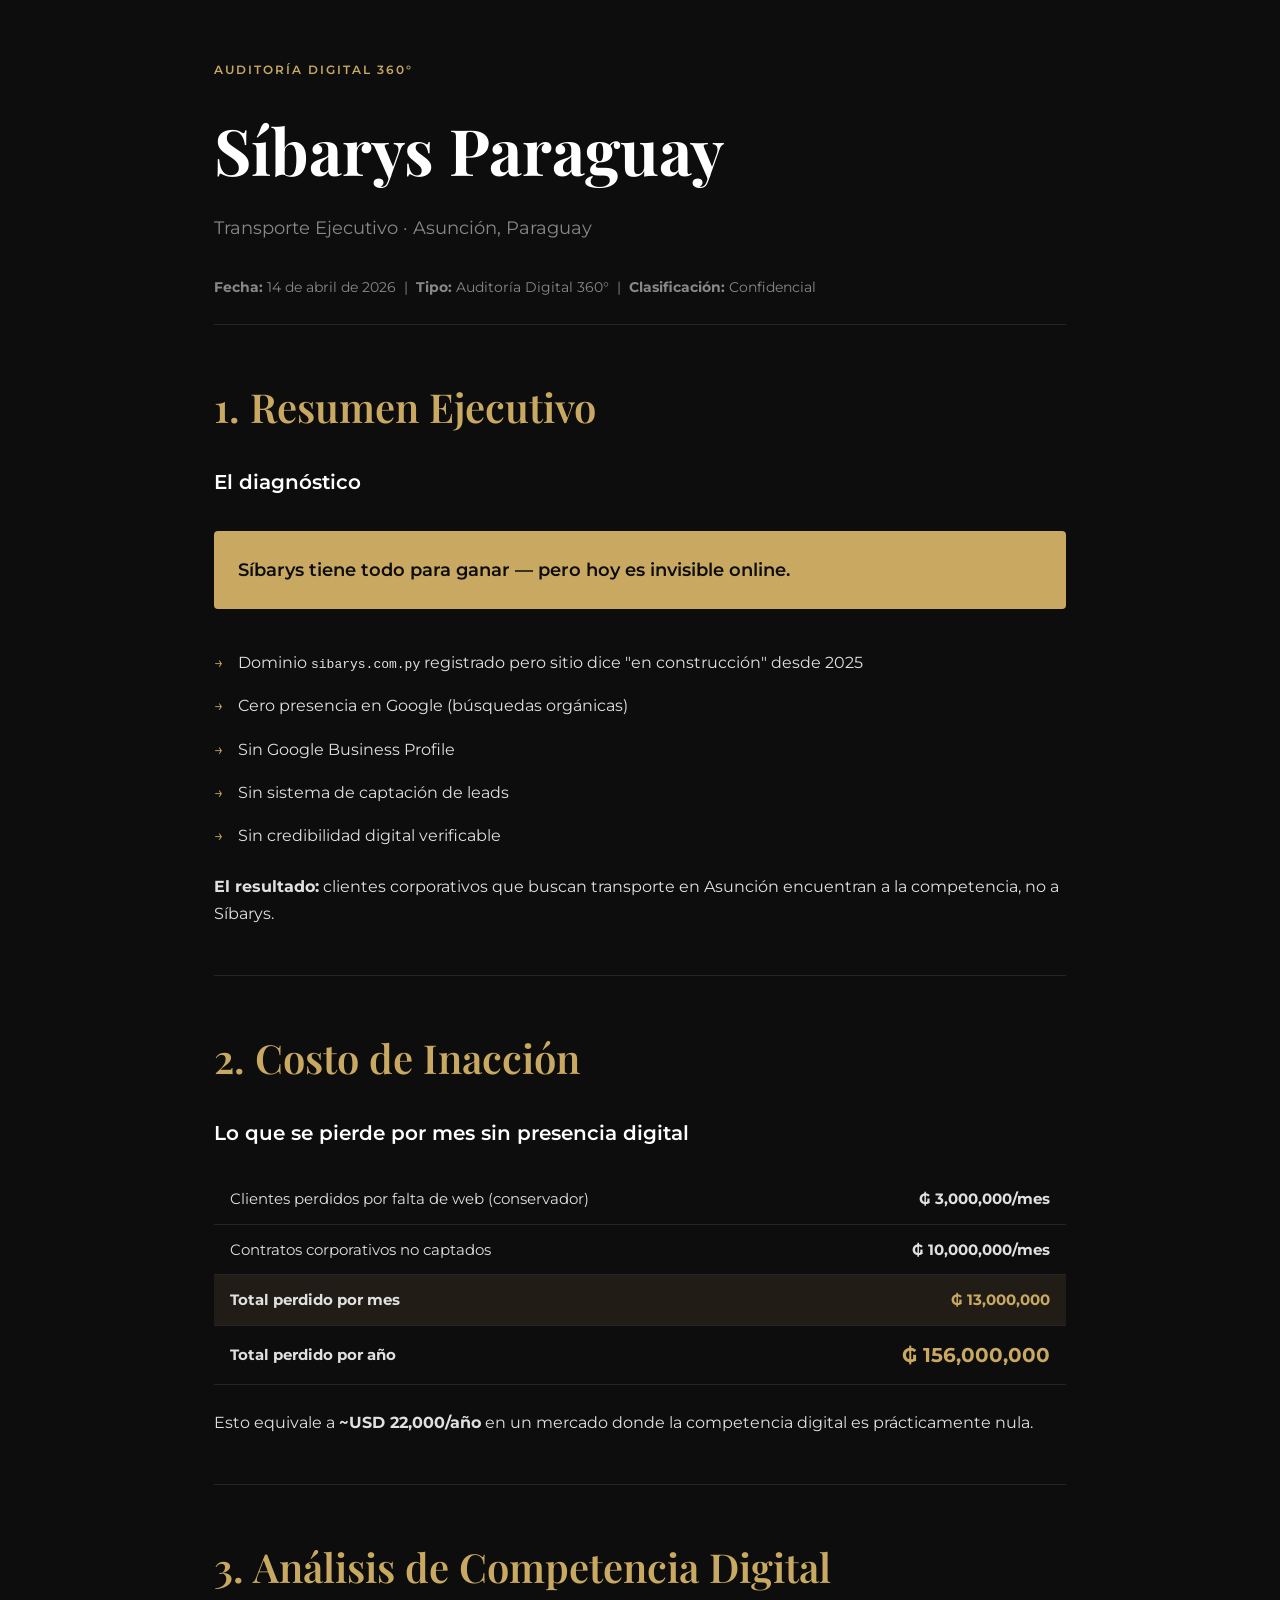
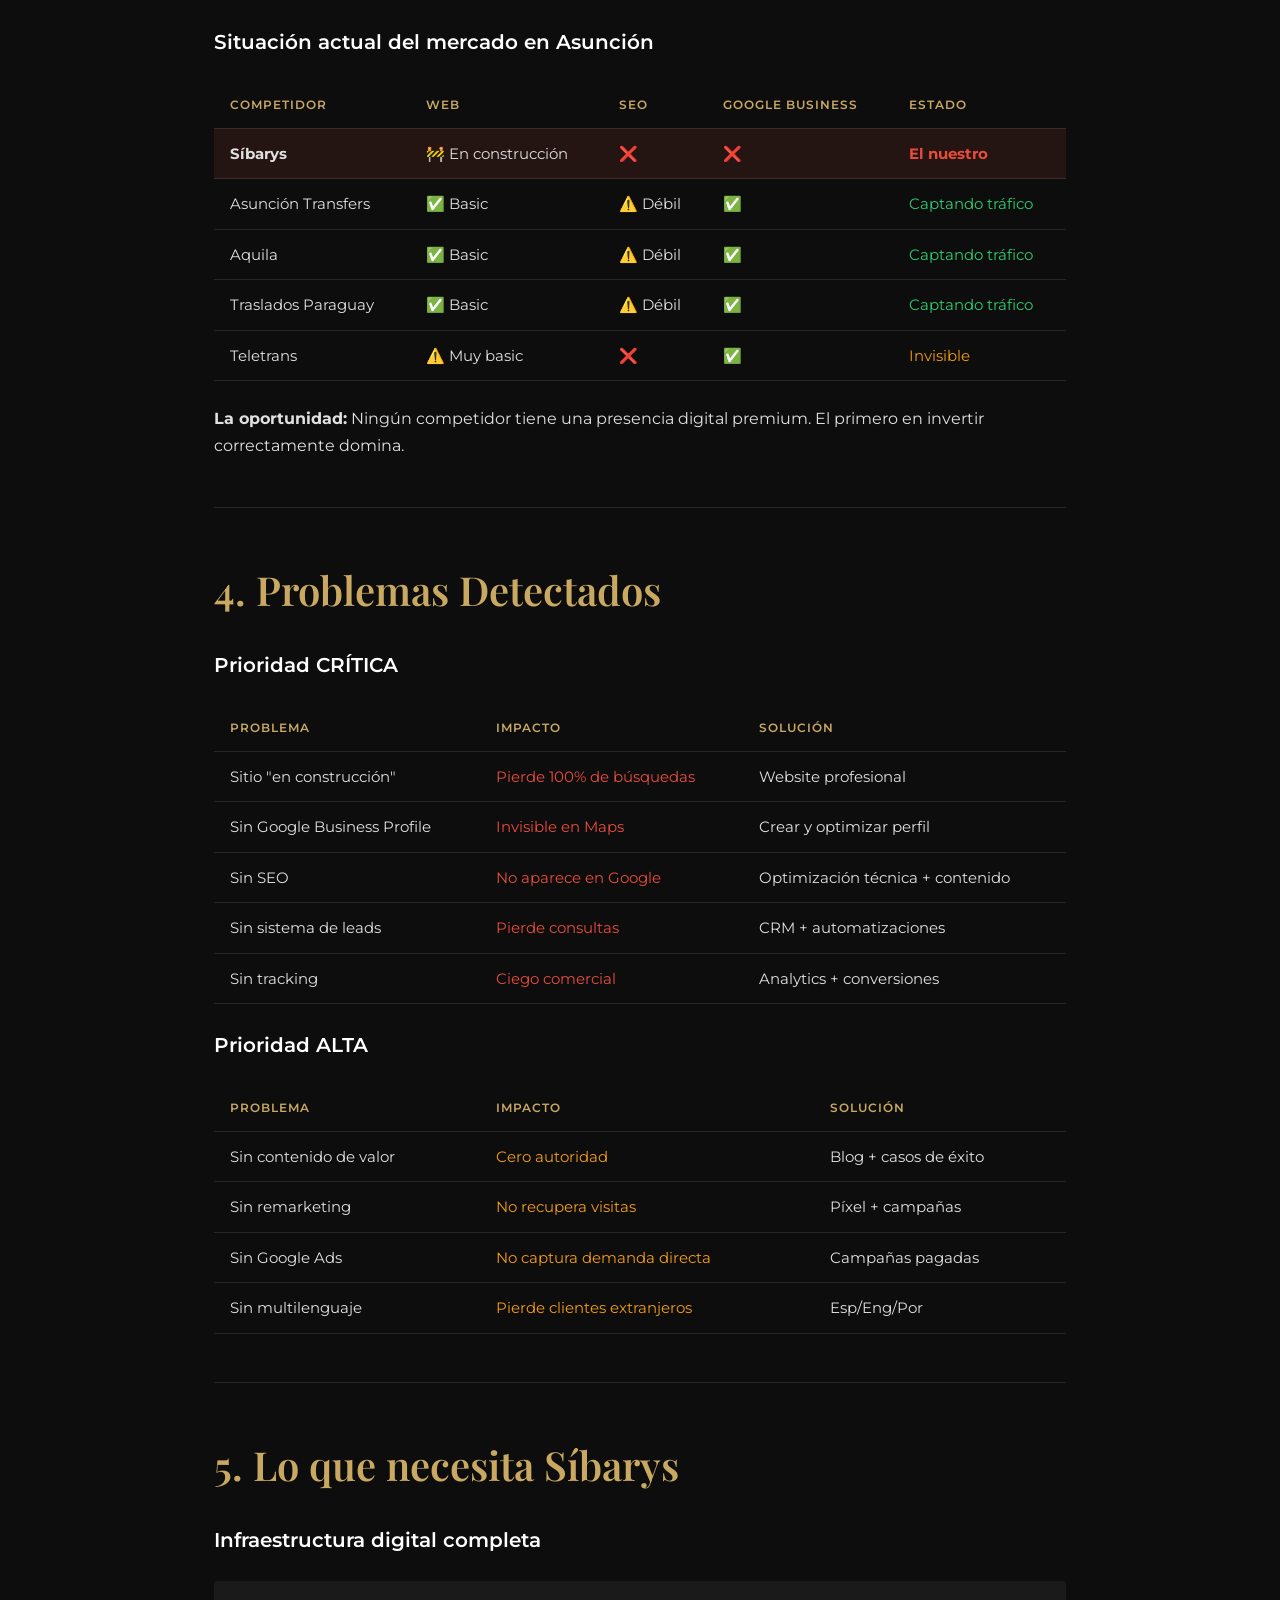
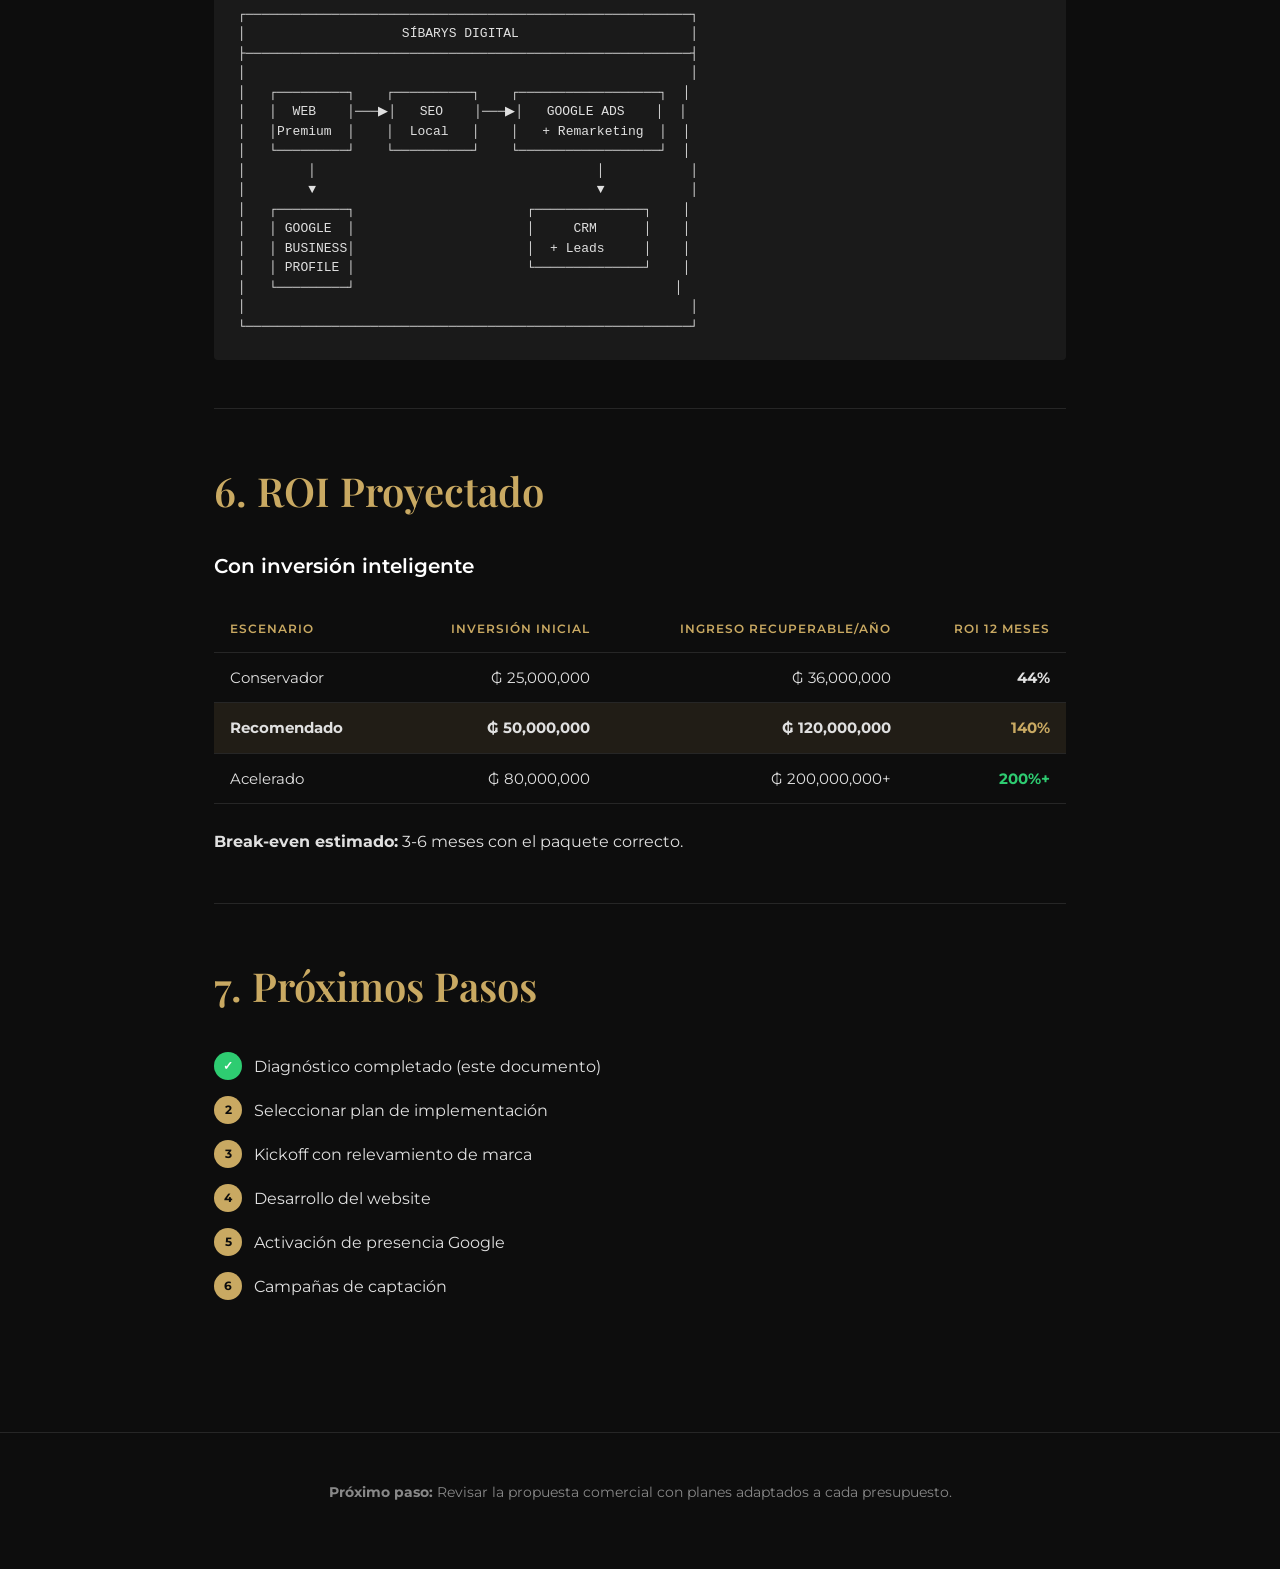
==== Sibarys_Auditoria_Digital_360.html @ a3516edd "Add HTML versions of audit and proposal" ====
<!DOCTYPE html>
<html lang="es">
<head>
    <meta charset="UTF-8">
    <meta name="viewport" content="width=device-width, initial-scale=1.0">
    <title>Auditoría Digital 360° | Síbarys Paraguay</title>
    <link href="https://fonts.googleapis.com/css2?family=Montserrat:wght@300;400;500;600;700;800&family=Playfair+Display:wght@400;500;600;700&display=swap" rel="stylesheet">
    <style>
        :root {
            --dark: #0D0D0D;
            --dark-2: #1A1A1A;
            --dark-3: #2A2A2A;
            --gold: #C9A962;
            --gold-light: #D4B978;
            --cream: #F5F0E8;
            --text: #E0E0E0;
            --text-muted: #888888;
        }
        * { margin: 0; padding: 0; box-sizing: border-box; }
        body {
            font-family: 'Montserrat', sans-serif;
            background: var(--dark);
            color: var(--text);
            line-height: 1.7;
        }
        .container {
            max-width: 900px;
            margin: 0 auto;
            padding: 60px 24px;
        }
        h1 {
            font-family: 'Playfair Display', serif;
            font-size: clamp(2.5rem, 6vw, 4rem);
            font-weight: 700;
            color: #fff;
            margin-bottom: 8px;
        }
        h2 {
            font-family: 'Playfair Display', serif;
            font-size: clamp(1.5rem, 4vw, 2.5rem);
            font-weight: 600;
            color: var(--gold);
            margin: 48px 0 24px;
        }
        h3 {
            font-size: 1.25rem;
            font-weight: 600;
            color: #fff;
            margin: 24px 0 12px;
        }
        p { margin-bottom: 16px; }
        .subtitle {
            font-size: 1.125rem;
            color: var(--text-muted);
            margin-bottom: 8px;
        }
        .label {
            font-size: 0.75rem;
            font-weight: 600;
            letter-spacing: 2px;
            text-transform: uppercase;
            color: var(--gold);
            margin-bottom: 16px;
            display: block;
        }
        .meta {
            font-size: 0.875rem;
            color: var(--text-muted);
            padding: 24px 0;
            border-bottom: 1px solid rgba(255,255,255,0.1);
            margin-bottom: 48px;
        }
        .highlight {
            background: var(--gold);
            color: var(--dark);
            padding: 24px;
            border-radius: 4px;
            margin: 32px 0;
        }
        .highlight p {
            font-size: 1.125rem;
            font-weight: 600;
            margin: 0;
        }
        table {
            width: 100%;
            border-collapse: collapse;
            margin: 24px 0;
            font-size: 0.9375rem;
        }
        th, td {
            padding: 12px 16px;
            text-align: left;
            border-bottom: 1px solid rgba(255,255,255,0.1);
        }
        th {
            font-weight: 600;
            color: var(--gold);
            font-size: 0.75rem;
            text-transform: uppercase;
            letter-spacing: 1px;
        }
        tr:hover { background: rgba(255,255,255,0.02); }
        .critical { color: #e74c3c; }
        .warning { color: #f39c12; }
        .success { color: #2ecc71; }
        .diagram {
            background: var(--dark-2);
            padding: 24px;
            border-radius: 4px;
            font-family: monospace;
            font-size: 0.8125rem;
            line-height: 1.5;
            overflow-x: auto;
            margin: 24px 0;
            white-space: pre;
        }
        ul {
            list-style: none;
            margin: 16px 0;
        }
        li {
            padding: 8px 0;
            padding-left: 24px;
            position: relative;
        }
        li::before {
            content: '→';
            position: absolute;
            left: 0;
            color: var(--gold);
        }
        .steps li::before { content: none; }
        .steps li {
            padding-left: 0;
            display: flex;
            align-items: center;
            gap: 12px;
        }
        .step-num {
            display: inline-flex;
            align-items: center;
            justify-content: center;
            width: 28px;
            height: 28px;
            background: var(--gold);
            color: var(--dark);
            font-size: 0.75rem;
            font-weight: 700;
            border-radius: 50%;
        }
        .done .step-num { background: #2ecc71; color: #fff; }
        .divider {
            border: none;
            border-top: 1px solid rgba(255,255,255,0.1);
            margin: 48px 0;
        }
        .footer {
            text-align: center;
            padding: 48px 24px;
            color: var(--text-muted);
            font-size: 0.875rem;
            border-top: 1px solid rgba(255,255,255,0.1);
            margin-top: 48px;
        }
        .footer-logo {
            height: 50px;
            margin-bottom: 16px;
        }
    </style>
</head>
<body>
    <div class="container">
        <span class="label">Auditoría Digital 360°</span>
        <h1>Síbarys Paraguay</h1>
        <p class="subtitle">Transporte Ejecutivo · Asunción, Paraguay</p>
        
        <div class="meta">
            <strong>Fecha:</strong> 14 de abril de 2026 &nbsp;|&nbsp; 
            <strong>Tipo:</strong> Auditoría Digital 360° &nbsp;|&nbsp; 
            <strong>Clasificación:</strong> Confidencial
        </div>

        <h2>1. Resumen Ejecutivo</h2>
        <h3>El diagnóstico</h3>
        <div class="highlight">
            <p>Síbarys tiene todo para ganar — pero hoy es invisible online.</p>
        </div>
        
        <ul>
            <li>Dominio <code>sibarys.com.py</code> registrado pero sitio dice "en construcción" desde 2025</li>
            <li>Cero presencia en Google (búsquedas orgánicas)</li>
            <li>Sin Google Business Profile</li>
            <li>Sin sistema de captación de leads</li>
            <li>Sin credibilidad digital verificable</li>
        </ul>

        <p><strong>El resultado:</strong> clientes corporativos que buscan transporte en Asunción encuentran a la competencia, no a Síbarys.</p>

        <hr class="divider">

        <h2>2. Costo de Inacción</h2>
        <h3>Lo que se pierde por mes sin presencia digital</h3>

        <table>
            <tr>
                <td>Clientes perdidos por falta de web (conservador)</td>
                <td style="text-align:right"><strong>₲ 3,000,000/mes</strong></td>
            </tr>
            <tr>
                <td>Contratos corporativos no captados</td>
                <td style="text-align:right"><strong>₲ 10,000,000/mes</strong></td>
            </tr>
            <tr style="background: rgba(201,169,98,0.1)">
                <td><strong>Total perdido por mes</strong></td>
                <td style="text-align:right"><strong style="color: var(--gold)">₲ 13,000,000</strong></td>
            </tr>
            <tr>
                <td><strong>Total perdido por año</strong></td>
                <td style="text-align:right"><strong style="color: var(--gold); font-size: 1.25rem">₲ 156,000,000</strong></td>
            </tr>
        </table>

        <p>Esto equivale a <strong>~USD 22,000/año</strong> en un mercado donde la competencia digital es prácticamente nula.</p>

        <hr class="divider">

        <h2>3. Análisis de Competencia Digital</h2>
        <h3>Situación actual del mercado en Asunción</h3>

        <table>
            <tr>
                <th>Competidor</th>
                <th>Web</th>
                <th>SEO</th>
                <th>Google Business</th>
                <th>Estado</th>
            </tr>
            <tr style="background: rgba(231,76,60,0.1)">
                <td><strong>Síbarys</strong></td>
                <td>🚧 En construcción</td>
                <td>❌</td>
                <td>❌</td>
                <td><strong class="critical">El nuestro</strong></td>
            </tr>
            <tr>
                <td>Asunción Transfers</td>
                <td>✅ Basic</td>
                <td>⚠️ Débil</td>
                <td>✅</td>
                <td class="success">Captando tráfico</td>
            </tr>
            <tr>
                <td>Aquila</td>
                <td>✅ Basic</td>
                <td>⚠️ Débil</td>
                <td>✅</td>
                <td class="success">Captando tráfico</td>
            </tr>
            <tr>
                <td>Traslados Paraguay</td>
                <td>✅ Basic</td>
                <td>⚠️ Débil</td>
                <td>✅</td>
                <td class="success">Captando tráfico</td>
            </tr>
            <tr>
                <td>Teletrans</td>
                <td>⚠️ Muy basic</td>
                <td>❌</td>
                <td>✅</td>
                <td class="warning">Invisible</td>
            </tr>
        </table>

        <p><strong>La oportunidad:</strong> Ningún competidor tiene una presencia digital premium. El primero en invertir correctamente domina.</p>

        <hr class="divider">

        <h2>4. Problemas Detectados</h2>
        
        <h3>Prioridad CRÍTICA</h3>
        <table>
            <tr>
                <th>Problema</th>
                <th>Impacto</th>
                <th>Solución</th>
            </tr>
            <tr>
                <td>Sitio "en construcción"</td>
                <td class="critical">Pierde 100% de búsquedas</td>
                <td>Website profesional</td>
            </tr>
            <tr>
                <td>Sin Google Business Profile</td>
                <td class="critical">Invisible en Maps</td>
                <td>Crear y optimizar perfil</td>
            </tr>
            <tr>
                <td>Sin SEO</td>
                <td class="critical">No aparece en Google</td>
                <td>Optimización técnica + contenido</td>
            </tr>
            <tr>
                <td>Sin sistema de leads</td>
                <td class="critical">Pierde consultas</td>
                <td>CRM + automatizaciones</td>
            </tr>
            <tr>
                <td>Sin tracking</td>
                <td class="critical">Ciego comercial</td>
                <td>Analytics + conversiones</td>
            </tr>
        </table>

        <h3>Prioridad ALTA</h3>
        <table>
            <tr>
                <th>Problema</th>
                <th>Impacto</th>
                <th>Solución</th>
            </tr>
            <tr>
                <td>Sin contenido de valor</td>
                <td class="warning">Cero autoridad</td>
                <td>Blog + casos de éxito</td>
            </tr>
            <tr>
                <td>Sin remarketing</td>
                <td class="warning">No recupera visitas</td>
                <td>Píxel + campañas</td>
            </tr>
            <tr>
                <td>Sin Google Ads</td>
                <td class="warning">No captura demanda directa</td>
                <td>Campañas pagadas</td>
            </tr>
            <tr>
                <td>Sin multilenguaje</td>
                <td class="warning">Pierde clientes extranjeros</td>
                <td>Esp/Eng/Por</td>
            </tr>
        </table>

        <hr class="divider">

        <h2>5. Lo que necesita Síbarys</h2>
        <h3>Infraestructura digital completa</h3>

        <div class="diagram">┌─────────────────────────────────────────────────────────┐
│                    SÍBARYS DIGITAL                      │
├─────────────────────────────────────────────────────────┤
│                                                         │
│   ┌─────────┐    ┌──────────┐    ┌──────────────────┐  │
│   │  WEB    │───▶│   SEO    │───▶│   GOOGLE ADS    │  │
│   │Premium  │    │  Local   │    │   + Remarketing  │  │
│   └─────────┘    └──────────┘    └──────────────────┘  │
│        │                                    │           │
│        ▼                                    ▼           │
│   ┌─────────┐                      ┌──────────────┐    │
│   │ GOOGLE  │                      │     CRM      │    │
│   │ BUSINESS│                      │  + Leads     │    │
│   │ PROFILE │                      └──────────────┘    │
│   └─────────┘                                         │
│                                                         │
└─────────────────────────────────────────────────────────┘</div>

        <hr class="divider">

        <h2>6. ROI Proyectado</h2>
        <h3>Con inversión inteligente</h3>

        <table>
            <tr>
                <th>Escenario</th>
                <th style="text-align:right">Inversión inicial</th>
                <th style="text-align:right">Ingreso recuperable/año</th>
                <th style="text-align:right">ROI 12 meses</th>
            </tr>
            <tr>
                <td>Conservador</td>
                <td style="text-align:right">₲ 25,000,000</td>
                <td style="text-align:right">₲ 36,000,000</td>
                <td style="text-align:right"><strong>44%</strong></td>
            </tr>
            <tr style="background: rgba(201,169,98,0.1)">
                <td><strong>Recomendado</strong></td>
                <td style="text-align:right"><strong>₲ 50,000,000</strong></td>
                <td style="text-align:right"><strong>₲ 120,000,000</strong></td>
                <td style="text-align:right"><strong style="color: var(--gold)">140%</strong></td>
            </tr>
            <tr>
                <td>Acelerado</td>
                <td style="text-align:right">₲ 80,000,000</td>
                <td style="text-align:right">₲ 200,000,000+</td>
                <td style="text-align:right"><strong style="color: #2ecc71">200%+</strong></td>
            </tr>
        </table>

        <p><strong>Break-even estimado:</strong> 3-6 meses con el paquete correcto.</p>

        <hr class="divider">

        <h2>7. Próximos Pasos</h2>

        <ul class="steps">
            <li class="done"><span class="step-num">✓</span> Diagnóstico completado (este documento)</li>
            <li><span class="step-num">2</span> Seleccionar plan de implementación</li>
            <li><span class="step-num">3</span> Kickoff con relevamiento de marca</li>
            <li><span class="step-num">4</span> Desarrollo del website</li>
            <li><span class="step-num">5</span> Activación de presencia Google</li>
            <li><span class="step-num">6</span> Campañas de captación</li>
        </ul>

    </div>

    <div class="footer">
        <p><strong>Próximo paso:</strong> Revisar la propuesta comercial con planes adaptados a cada presupuesto.</p>
    </div>
</body>
</html>
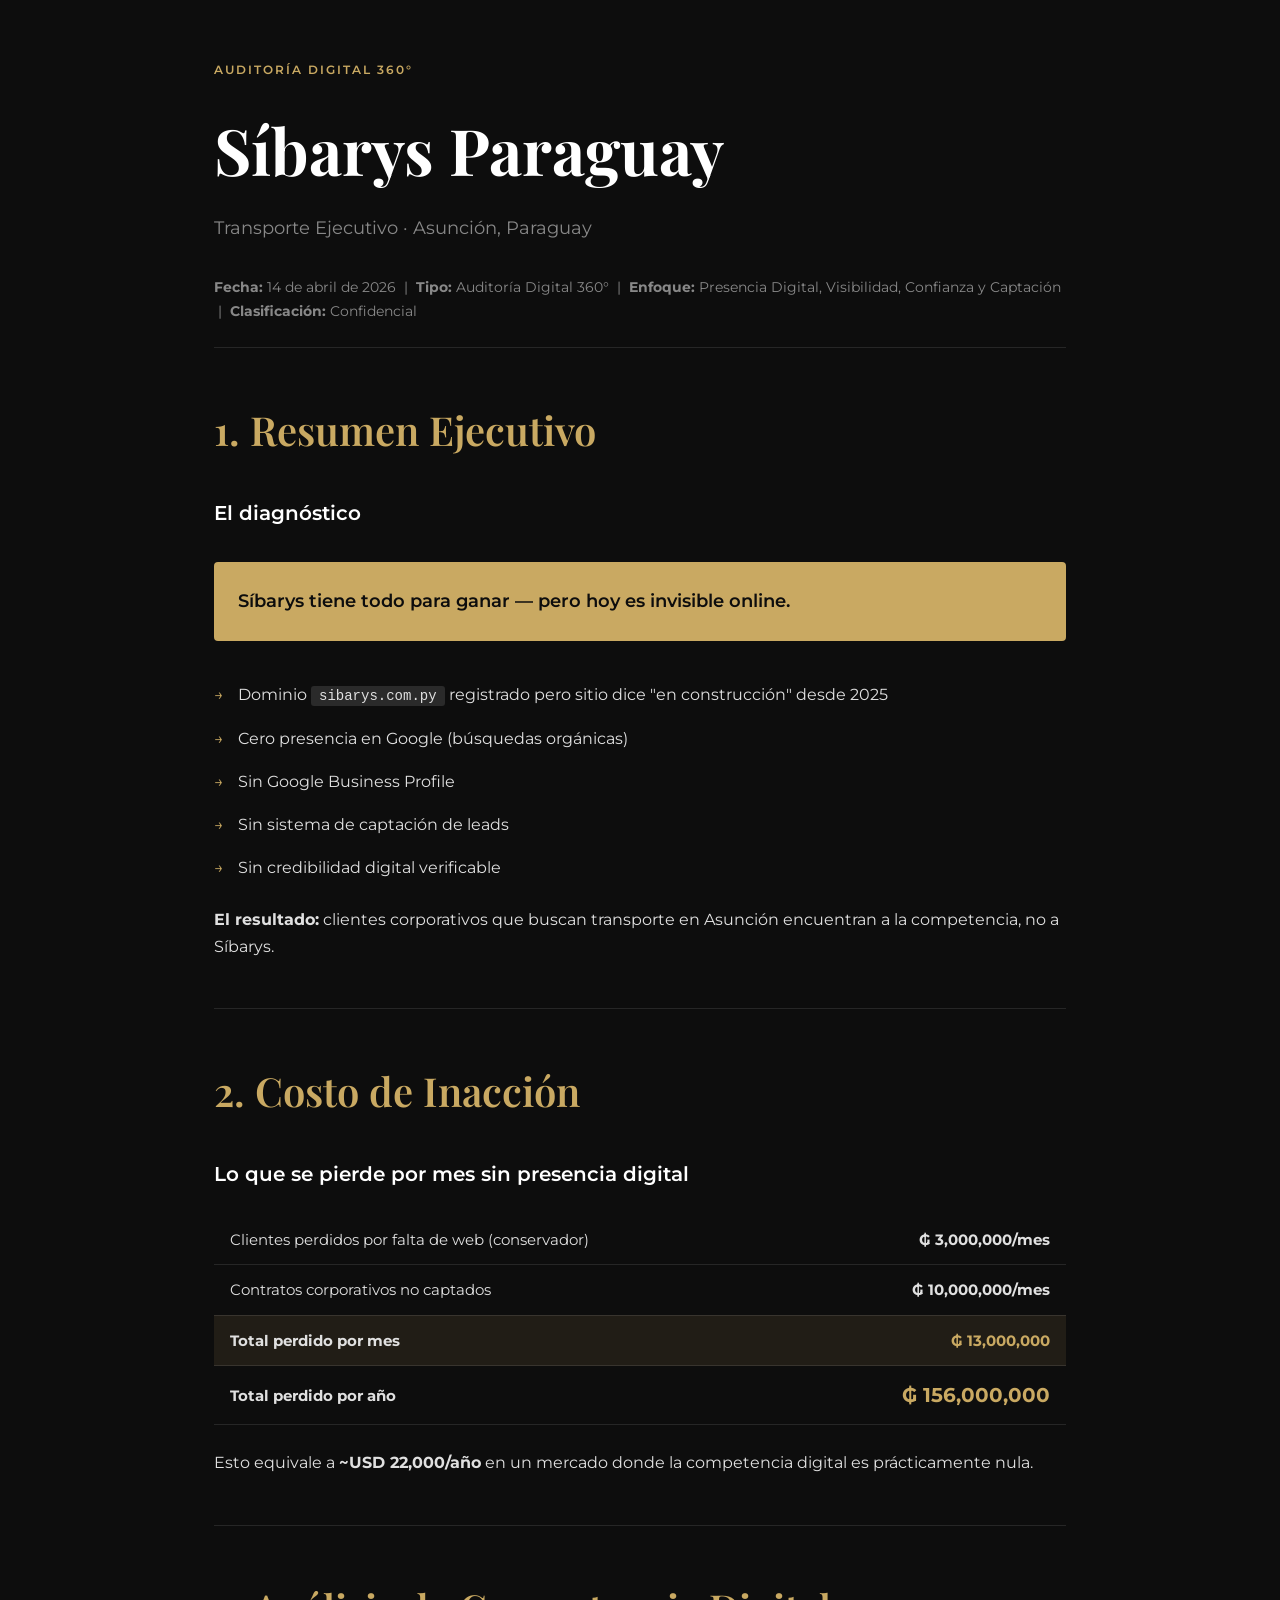
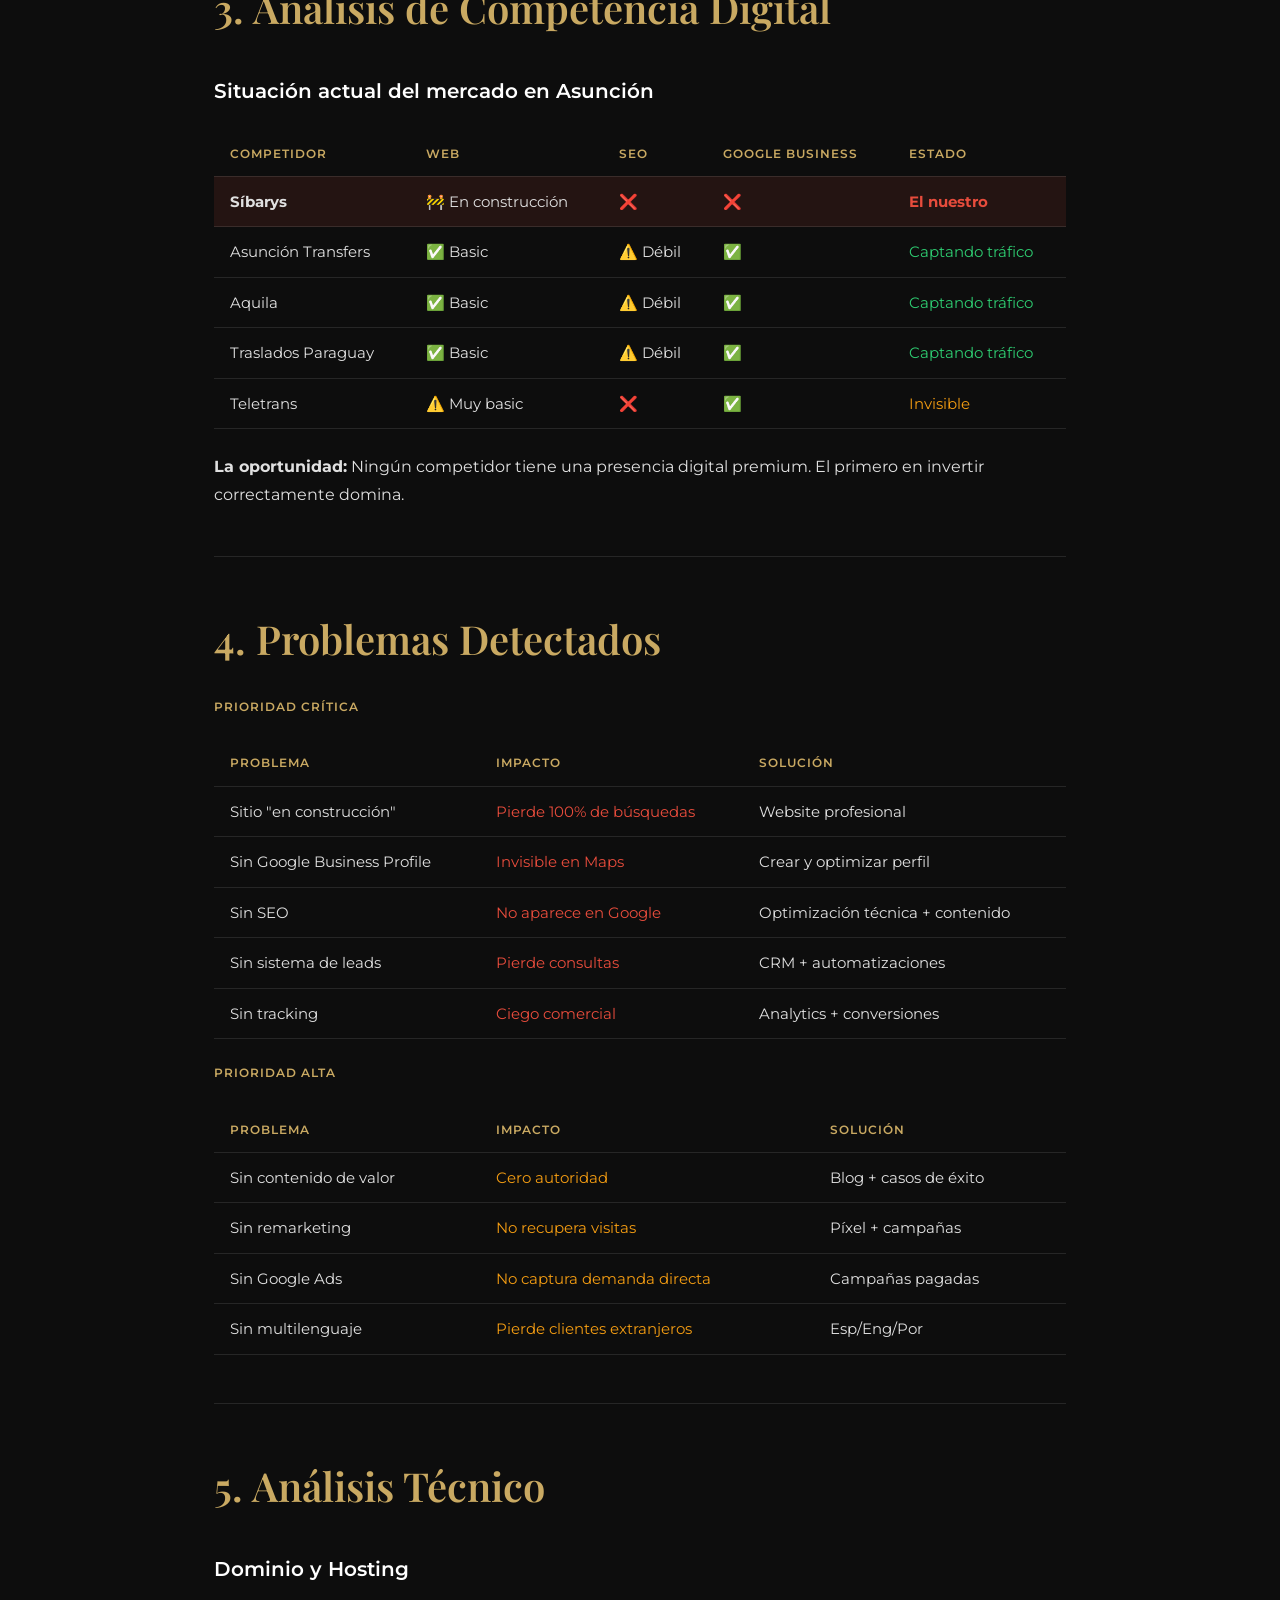
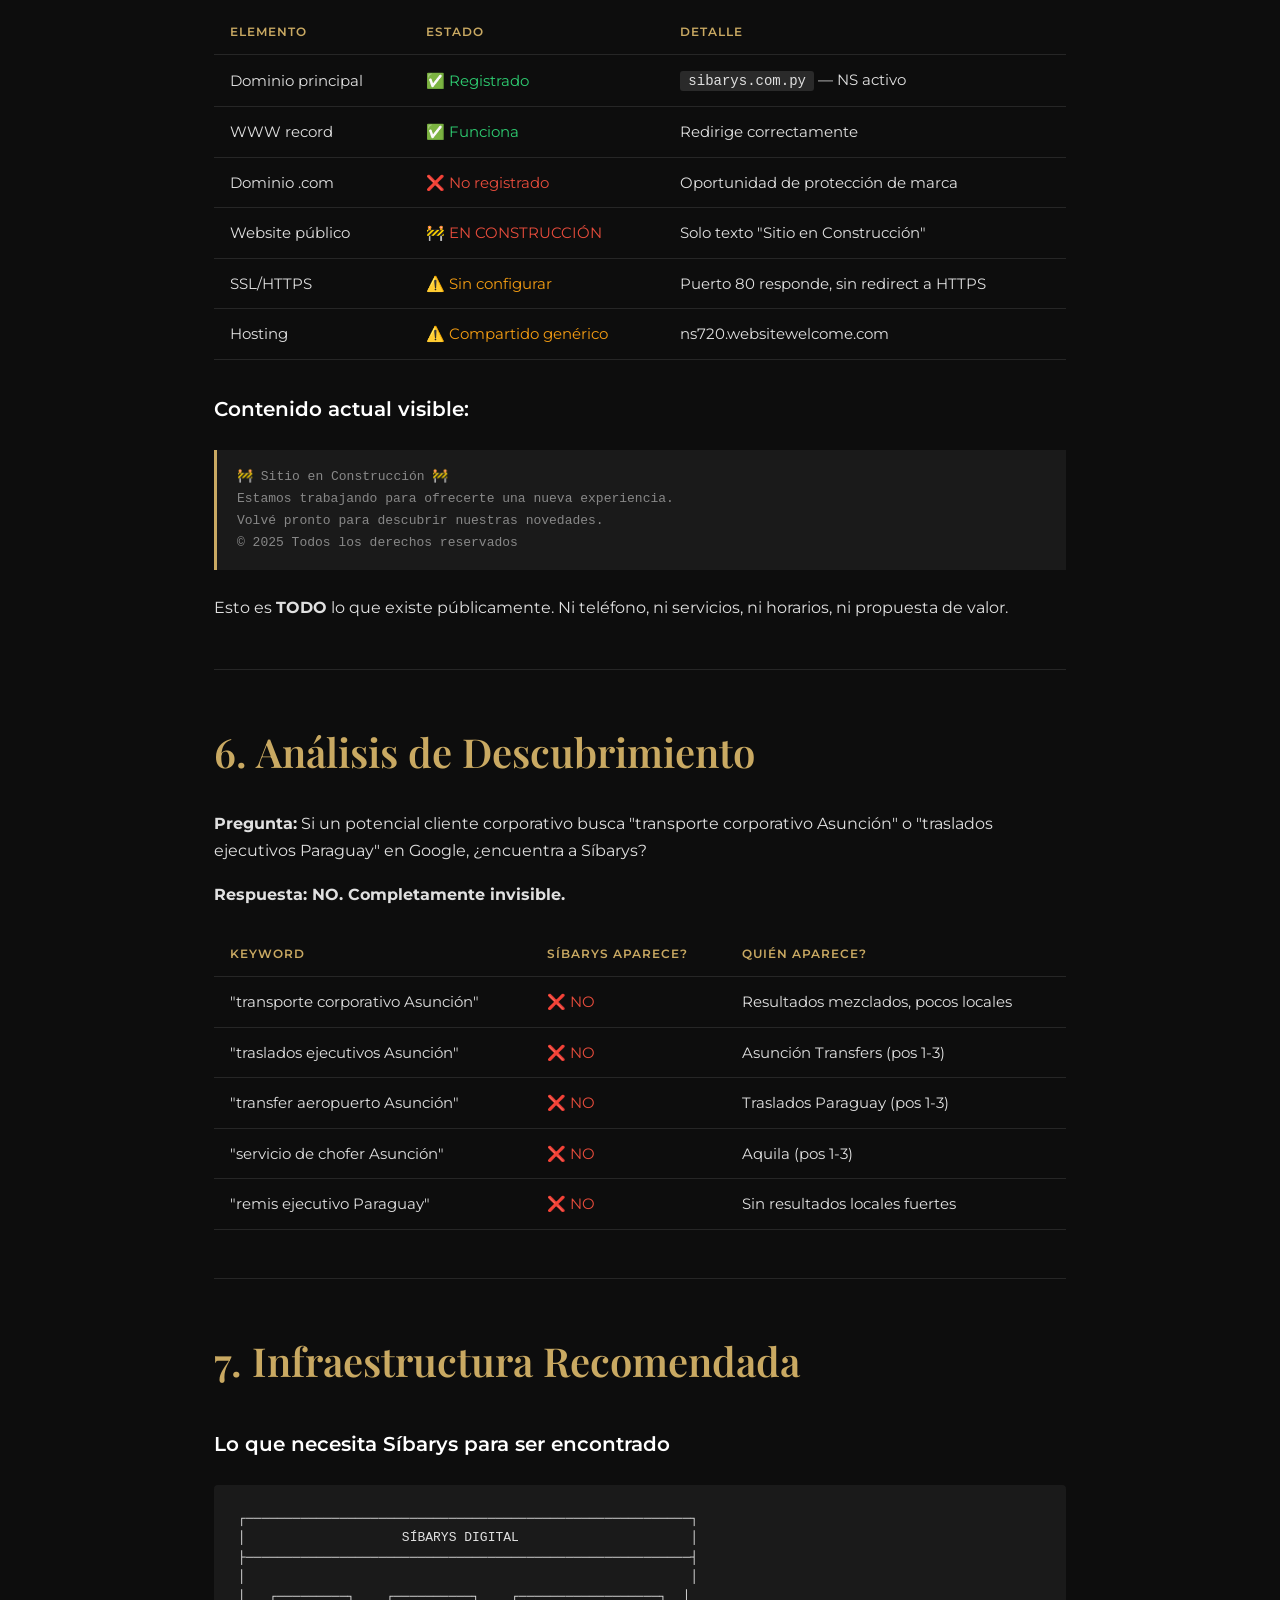
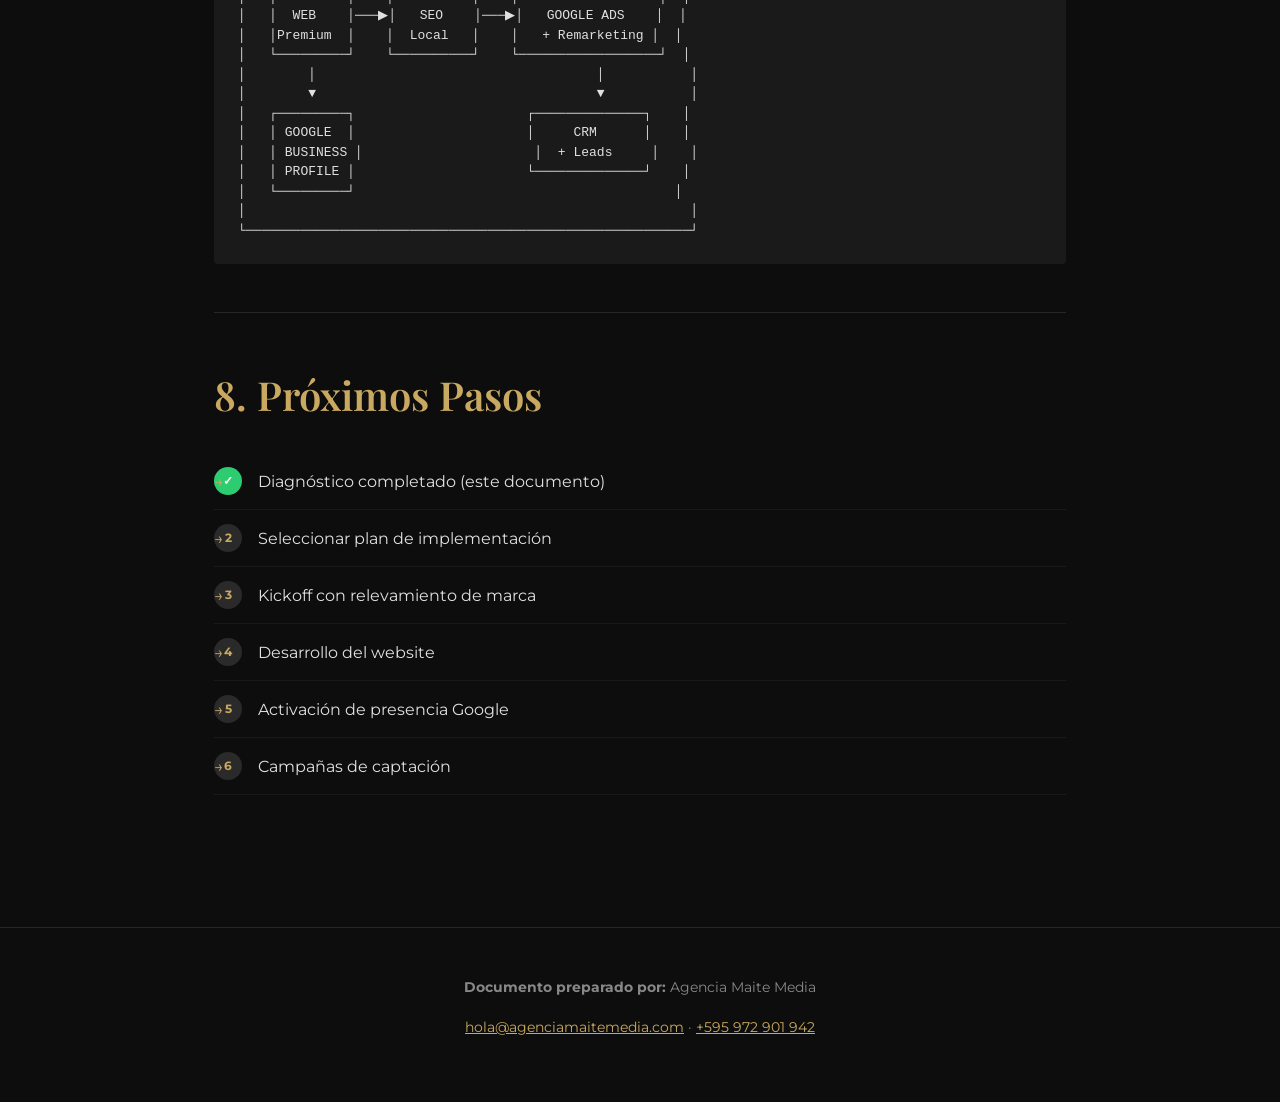
==== commit 823dead1: "Update audit - pure diagnosis, no pricing proposals" ====
--- a/Sibarys_Auditoria_Digital_360.html
+++ b/Sibarys_Auditoria_Digital_360.html
@@ -46,7 +46,16 @@
             font-size: 1.25rem;
             font-weight: 600;
             color: #fff;
+            margin: 32px 0 16px;
+        }
+        h4 {
+            font-size: 1rem;
+            font-weight: 600;
+            color: var(--gold);
             margin: 24px 0 12px;
+            text-transform: uppercase;
+            letter-spacing: 1px;
+            font-size: 0.75rem;
         }
         p { margin-bottom: 16px; }
         .subtitle {
@@ -104,6 +113,12 @@
         .critical { color: #e74c3c; }
         .warning { color: #f39c12; }
         .success { color: #2ecc71; }
+        code {
+            background: var(--dark-3);
+            padding: 2px 8px;
+            border-radius: 3px;
+            font-size: 0.875rem;
+        }
         .diagram {
             background: var(--dark-2);
             padding: 24px;
@@ -130,12 +145,17 @@
             left: 0;
             color: var(--gold);
         }
-        .steps li::before { content: none; }
+        .steps {
+            list-style: none;
+            margin: 24px 0;
+            padding: 0;
+        }
         .steps li {
-            padding-left: 0;
             display: flex;
             align-items: center;
-            gap: 12px;
+            gap: 16px;
+            padding: 14px 0;
+            border-bottom: 1px solid rgba(255,255,255,0.05);
         }
         .step-num {
             display: inline-flex;
@@ -143,13 +163,25 @@
             justify-content: center;
             width: 28px;
             height: 28px;
-            background: var(--gold);
-            color: var(--dark);
+            background: var(--dark-3);
+            color: var(--gold);
             font-size: 0.75rem;
             font-weight: 700;
             border-radius: 50%;
+            flex-shrink: 0;
         }
         .done .step-num { background: #2ecc71; color: #fff; }
+        .code-block {
+            background: var(--dark-2);
+            border-left: 3px solid var(--gold);
+            padding: 16px 20px;
+            margin: 24px 0;
+            font-family: monospace;
+            font-size: 0.8125rem;
+            color: var(--text-muted);
+            white-space: pre;
+            overflow-x: auto;
+        }
         .divider {
             border: none;
             border-top: 1px solid rgba(255,255,255,0.1);
@@ -163,10 +195,7 @@
             border-top: 1px solid rgba(255,255,255,0.1);
             margin-top: 48px;
         }
-        .footer-logo {
-            height: 50px;
-            margin-bottom: 16px;
-        }
+        .footer a { color: var(--gold); }
     </style>
 </head>
 <body>
@@ -178,6 +207,7 @@
         <div class="meta">
             <strong>Fecha:</strong> 14 de abril de 2026 &nbsp;|&nbsp; 
             <strong>Tipo:</strong> Auditoría Digital 360° &nbsp;|&nbsp; 
+            <strong>Enfoque:</strong> Presencia Digital, Visibilidad, Confianza y Captación &nbsp;|&nbsp; 
             <strong>Clasificación:</strong> Confidencial
         </div>
 
@@ -279,7 +309,7 @@
 
         <h2>4. Problemas Detectados</h2>
         
-        <h3>Prioridad CRÍTICA</h3>
+        <h4>Prioridad CRÍTICA</h4>
         <table>
             <tr>
                 <th>Problema</th>
@@ -313,7 +343,7 @@
             </tr>
         </table>
 
-        <h3>Prioridad ALTA</h3>
+        <h4>Prioridad ALTA</h4>
         <table>
             <tr>
                 <th>Problema</th>
@@ -344,8 +374,98 @@
 
         <hr class="divider">
 
-        <h2>5. Lo que necesita Síbarys</h2>
-        <h3>Infraestructura digital completa</h3>
+        <h2>5. Análisis Técnico</h2>
+        
+        <h3>Dominio y Hosting</h3>
+        <table>
+            <tr>
+                <th>Elemento</th>
+                <th>Estado</th>
+                <th>Detalle</th>
+            </tr>
+            <tr>
+                <td>Dominio principal</td>
+                <td class="success">✅ Registrado</td>
+                <td><code>sibarys.com.py</code> — NS activo</td>
+            </tr>
+            <tr>
+                <td>WWW record</td>
+                <td class="success">✅ Funciona</td>
+                <td>Redirige correctamente</td>
+            </tr>
+            <tr>
+                <td>Dominio .com</td>
+                <td class="critical">❌ No registrado</td>
+                <td>Oportunidad de protección de marca</td>
+            </tr>
+            <tr>
+                <td>Website público</td>
+                <td class="critical">🚧 EN CONSTRUCCIÓN</td>
+                <td>Solo texto "Sitio en Construcción"</td>
+            </tr>
+            <tr>
+                <td>SSL/HTTPS</td>
+                <td class="warning">⚠️ Sin configurar</td>
+                <td>Puerto 80 responde, sin redirect a HTTPS</td>
+            </tr>
+            <tr>
+                <td>Hosting</td>
+                <td class="warning">⚠️ Compartido genérico</td>
+                <td>ns720.websitewelcome.com</td>
+            </tr>
+        </table>
+
+        <h3>Contenido actual visible:</h3>
+        <div class="code-block">🚧 Sitio en Construcción 🚧
+Estamos trabajando para ofrecerte una nueva experiencia.
+Volvé pronto para descubrir nuestras novedades.
+© 2025 Todos los derechos reservados</div>
+
+        <p>Esto es <strong>TODO</strong> lo que existe públicamente. Ni teléfono, ni servicios, ni horarios, ni propuesta de valor.</p>
+
+        <hr class="divider">
+
+        <h2>6. Análisis de Descubrimiento</h2>
+        <p><strong>Pregunta:</strong> Si un potencial cliente corporativo busca "transporte corporativo Asunción" o "traslados ejecutivos Paraguay" en Google, ¿encuentra a Síbarys?</p>
+        <p><strong>Respuesta: NO. Completamente invisible.</strong></p>
+
+        <table>
+            <tr>
+                <th>Keyword</th>
+                <th>Síbarys aparece?</th>
+                <th>Quién aparece?</th>
+            </tr>
+            <tr>
+                <td>"transporte corporativo Asunción"</td>
+                <td class="critical">❌ NO</td>
+                <td>Resultados mezclados, pocos locales</td>
+            </tr>
+            <tr>
+                <td>"traslados ejecutivos Asunción"</td>
+                <td class="critical">❌ NO</td>
+                <td>Asunción Transfers (pos 1-3)</td>
+            </tr>
+            <tr>
+                <td>"transfer aeropuerto Asunción"</td>
+                <td class="critical">❌ NO</td>
+                <td>Traslados Paraguay (pos 1-3)</td>
+            </tr>
+            <tr>
+                <td>"servicio de chofer Asunción"</td>
+                <td class="critical">❌ NO</td>
+                <td>Aquila (pos 1-3)</td>
+            </tr>
+            <tr>
+                <td>"remis ejecutivo Paraguay"</td>
+                <td class="critical">❌ NO</td>
+                <td>Sin resultados locales fuertes</td>
+            </tr>
+        </table>
+
+        <hr class="divider">
+
+        <h2>7. Infraestructura Recomendada</h2>
+        <h3>Lo que necesita Síbarys para ser encontrado</h3>
 
         <div class="diagram">┌─────────────────────────────────────────────────────────┐
 │                    SÍBARYS DIGITAL                      │
@@ -353,13 +473,13 @@
 │                                                         │
 │   ┌─────────┐    ┌──────────┐    ┌──────────────────┐  │
 │   │  WEB    │───▶│   SEO    │───▶│   GOOGLE ADS    │  │
-│   │Premium  │    │  Local   │    │   + Remarketing  │  │
+│   │Premium  │    │  Local   │    │   + Remarketing │  │
 │   └─────────┘    └──────────┘    └──────────────────┘  │
 │        │                                    │           │
 │        ▼                                    ▼           │
 │   ┌─────────┐                      ┌──────────────┐    │
 │   │ GOOGLE  │                      │     CRM      │    │
-│   │ BUSINESS│                      │  + Leads     │    │
+│   │ BUSINESS │                      │  + Leads     │    │
 │   │ PROFILE │                      └──────────────┘    │
 │   └─────────┘                                         │
 │                                                         │
@@ -367,41 +487,7 @@
 
         <hr class="divider">
 
-        <h2>6. ROI Proyectado</h2>
-        <h3>Con inversión inteligente</h3>
-
-        <table>
-            <tr>
-                <th>Escenario</th>
-                <th style="text-align:right">Inversión inicial</th>
-                <th style="text-align:right">Ingreso recuperable/año</th>
-                <th style="text-align:right">ROI 12 meses</th>
-            </tr>
-            <tr>
-                <td>Conservador</td>
-                <td style="text-align:right">₲ 25,000,000</td>
-                <td style="text-align:right">₲ 36,000,000</td>
-                <td style="text-align:right"><strong>44%</strong></td>
-            </tr>
-            <tr style="background: rgba(201,169,98,0.1)">
-                <td><strong>Recomendado</strong></td>
-                <td style="text-align:right"><strong>₲ 50,000,000</strong></td>
-                <td style="text-align:right"><strong>₲ 120,000,000</strong></td>
-                <td style="text-align:right"><strong style="color: var(--gold)">140%</strong></td>
-            </tr>
-            <tr>
-                <td>Acelerado</td>
-                <td style="text-align:right">₲ 80,000,000</td>
-                <td style="text-align:right">₲ 200,000,000+</td>
-                <td style="text-align:right"><strong style="color: #2ecc71">200%+</strong></td>
-            </tr>
-        </table>
-
-        <p><strong>Break-even estimado:</strong> 3-6 meses con el paquete correcto.</p>
-
-        <hr class="divider">
-
-        <h2>7. Próximos Pasos</h2>
+        <h2>8. Próximos Pasos</h2>
 
         <ul class="steps">
             <li class="done"><span class="step-num">✓</span> Diagnóstico completado (este documento)</li>
@@ -415,7 +501,8 @@
     </div>
 
     <div class="footer">
-        <p><strong>Próximo paso:</strong> Revisar la propuesta comercial con planes adaptados a cada presupuesto.</p>
+        <p><strong>Documento preparado por:</strong> Agencia Maite Media</p>
+        <p><a href="mailto:hola@agenciamaitemedia.com">hola@agenciamaitemedia.com</a> · <a href="tel:+595972901942">+595 972 901 942</a></p>
     </div>
 </body>
 </html>
